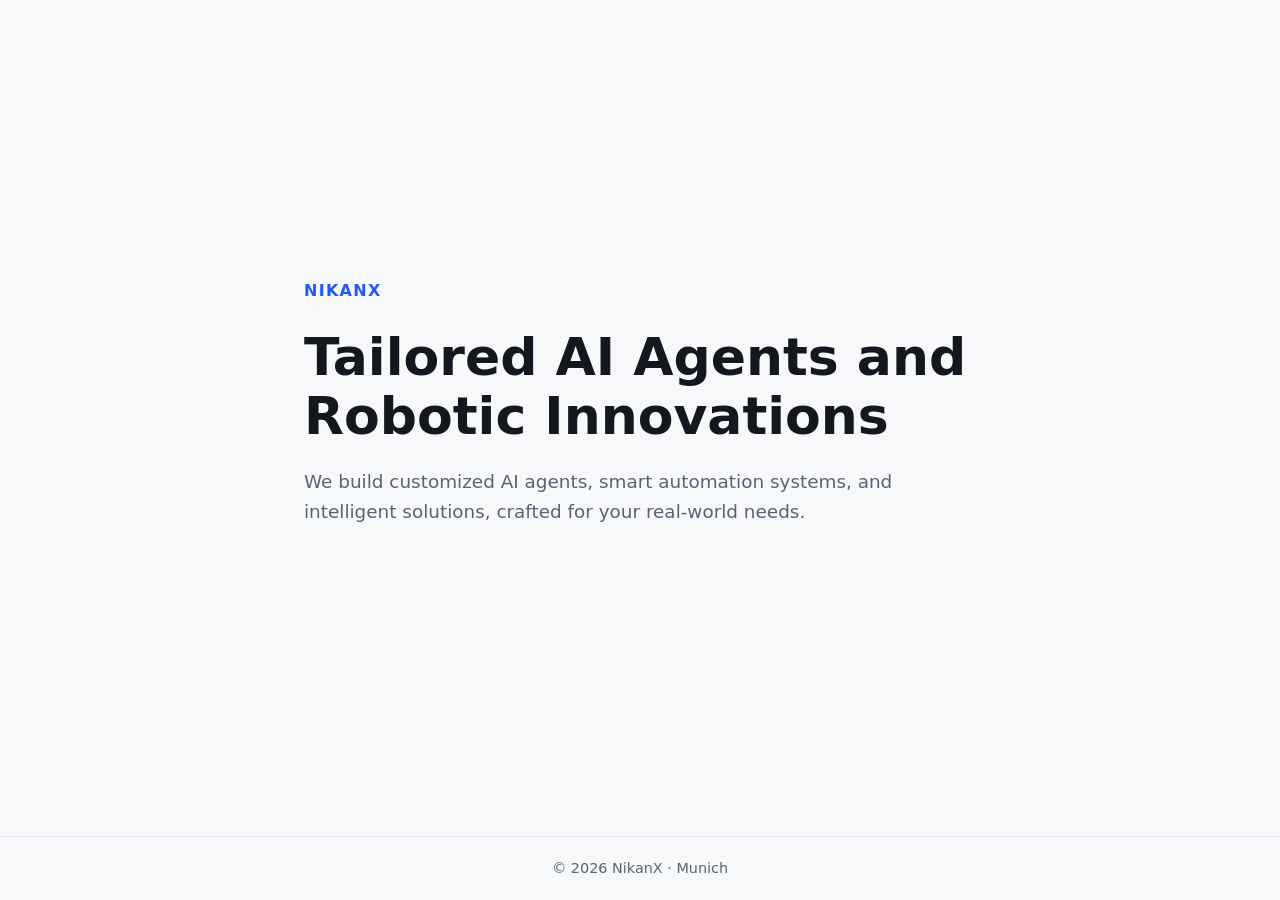
==== index.html @ f626627a "Add simple home page Co-Authored-By: Claude Fable 5.2 <noreply@anthropic.com>" ====
<!DOCTYPE html>
<html lang="en">
  <head>
    <meta charset="UTF-8" />
    <meta name="viewport" content="width=device-width, initial-scale=1.0" />
    <meta
      name="description"
      content="NikanX builds customized AI agents, smart automation, and intelligent robotic solutions."
    />
    <title>NikanX | Tailored AI Agents &amp; Robotic Innovations</title>
    <style>
      :root {
        --bg: #f7f8fa;
        --text: #14171f;
        --muted: #5b6272;
        --accent: #2457f5;
        --line: #e2e5eb;
      }
      @media (prefers-color-scheme: dark) {
        :root {
          --bg: #0e1117;
          --text: #eef0f4;
          --muted: #9aa3b5;
          --accent: #7b9bff;
          --line: #232836;
        }
      }
      * {
        box-sizing: border-box;
      }
      body {
        margin: 0;
        min-height: 100vh;
        display: flex;
        flex-direction: column;
        background: var(--bg);
        color: var(--text);
        font-family: system-ui, -apple-system, "Segoe UI", Roboto, sans-serif;
        line-height: 1.6;
      }
      main {
        flex: 1;
        display: flex;
        flex-direction: column;
        justify-content: center;
        max-width: 720px;
        margin: 0 auto;
        padding: 48px 24px;
      }
      .brand {
        font-size: 1rem;
        font-weight: 700;
        letter-spacing: 0.08em;
        text-transform: uppercase;
        color: var(--accent);
        margin: 0 0 24px;
      }
      h1 {
        font-size: clamp(2rem, 6vw, 3.25rem);
        line-height: 1.15;
        margin: 0 0 20px;
      }
      p.lead {
        font-size: 1.15rem;
        color: var(--muted);
        margin: 0 0 32px;
        max-width: 56ch;
      }
      a.button {
        align-self: flex-start;
        padding: 12px 24px;
        border-radius: 8px;
        background: var(--accent);
        color: var(--bg);
        font-weight: 600;
        text-decoration: none;
      }
      a.button:hover {
        opacity: 0.9;
      }
      footer {
        border-top: 1px solid var(--line);
        padding: 20px 24px;
        text-align: center;
        font-size: 0.9rem;
        color: var(--muted);
      }
    </style>
  </head>
  <body>
    <main>
      <p class="brand">NikanX</p>
      <h1>Tailored AI Agents and Robotic Innovations</h1>
      <p class="lead">
        We build customized AI agents, smart automation systems, and
        intelligent solutions, crafted for your real-world needs.
      </p>
    </main>
    <footer>&copy; 2026 NikanX &middot; Munich</footer>
  </body>
</html>
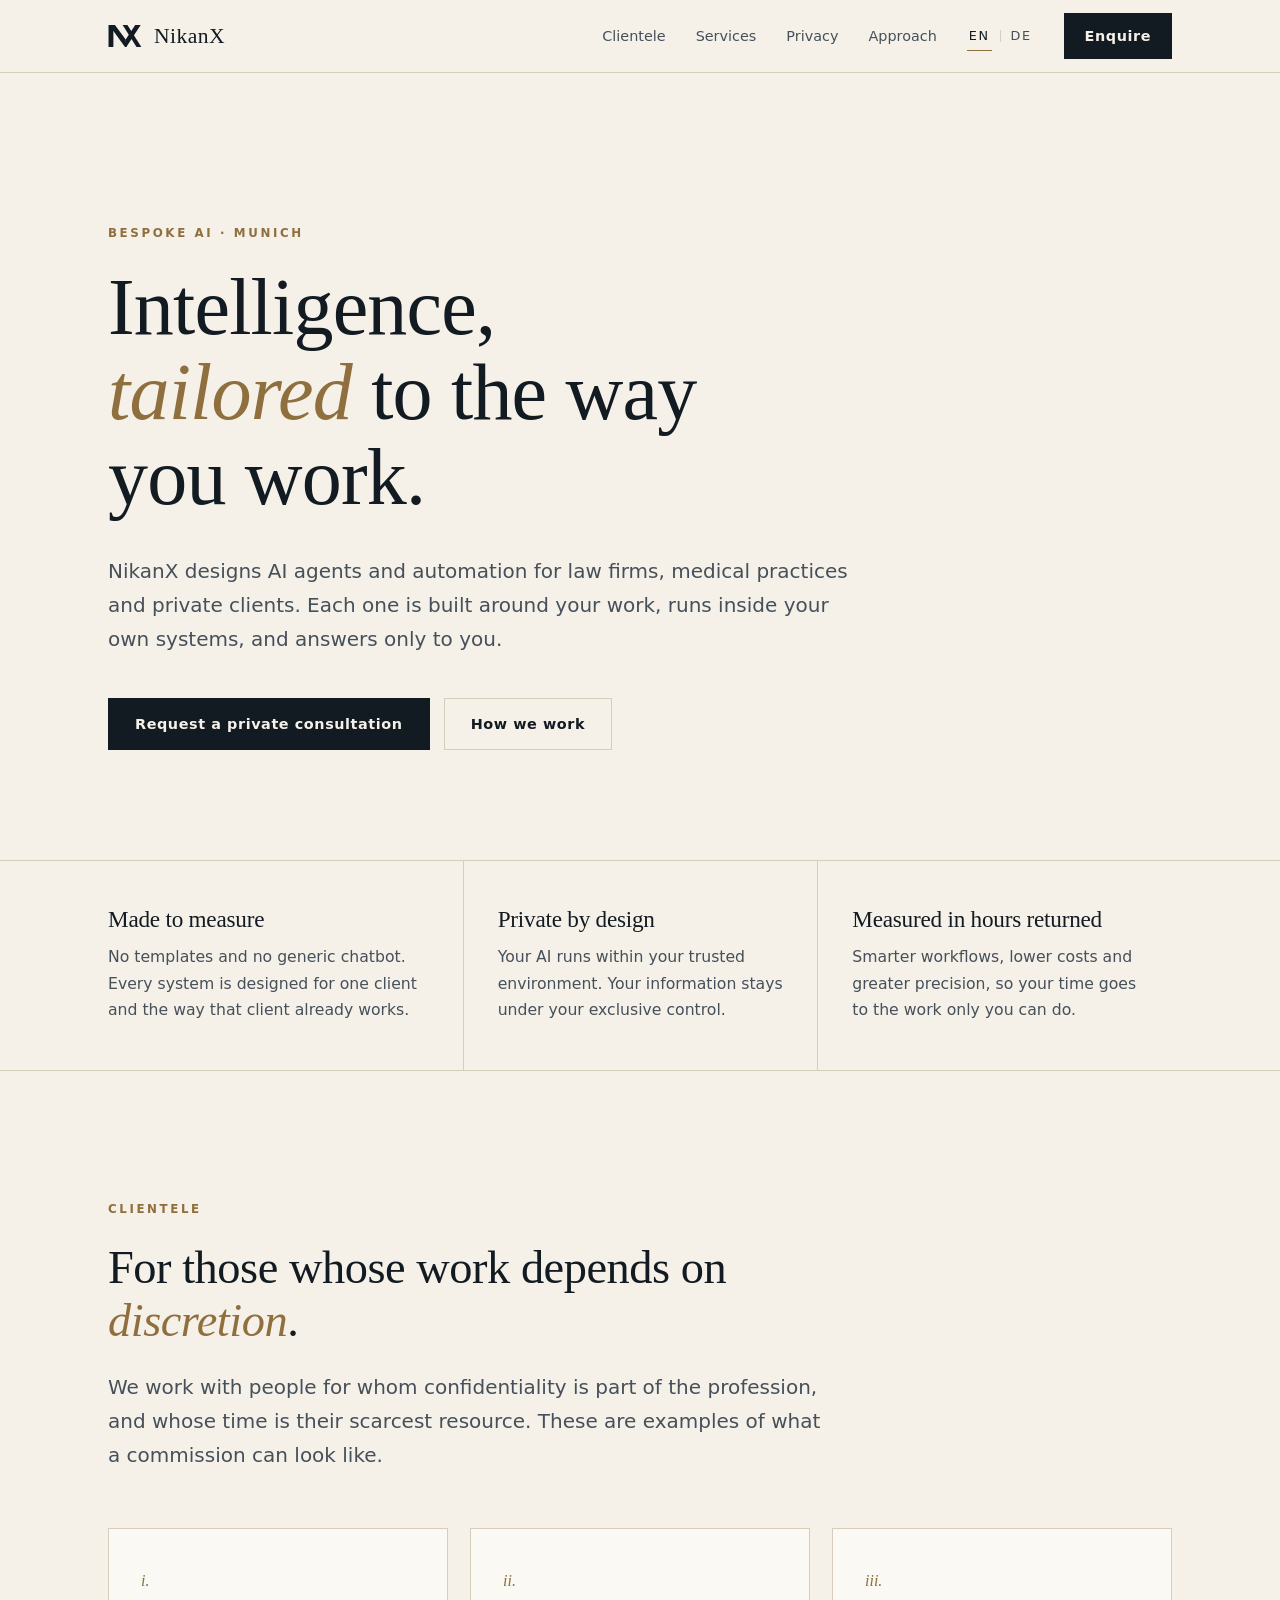
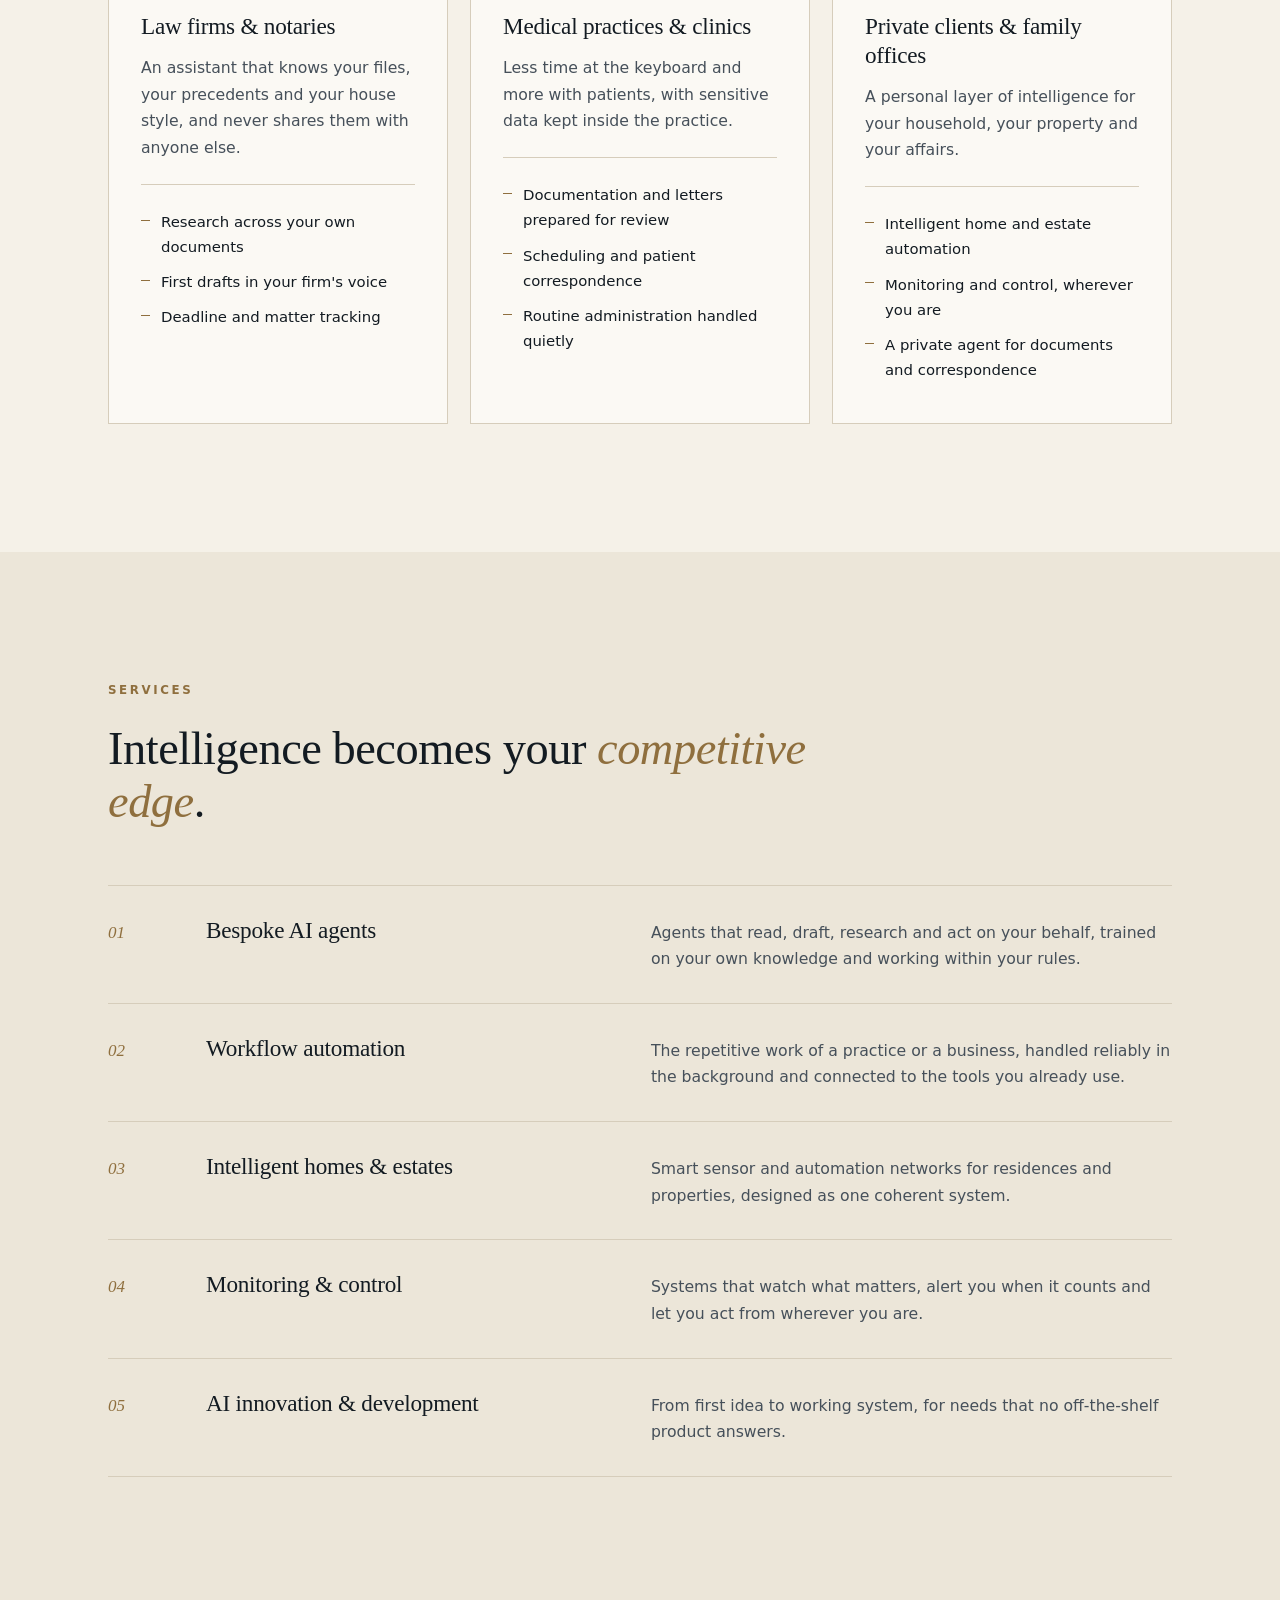
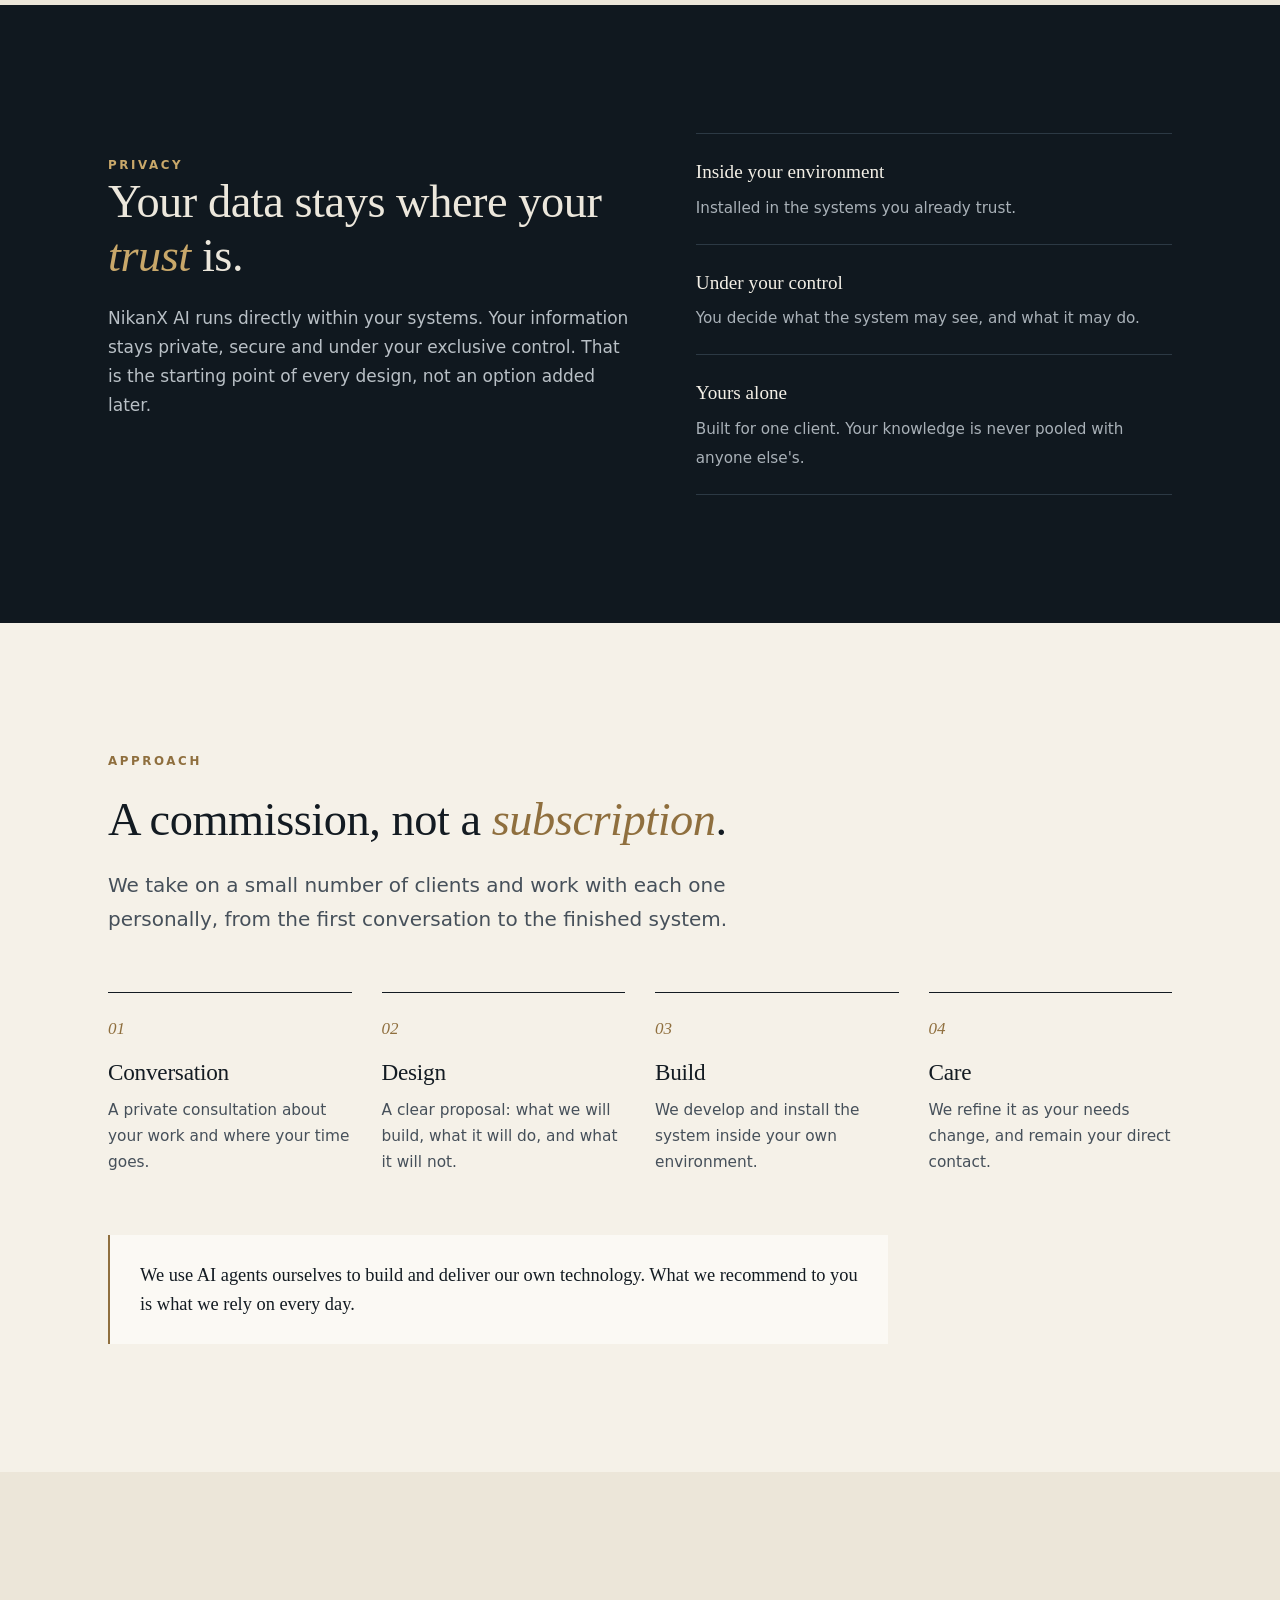
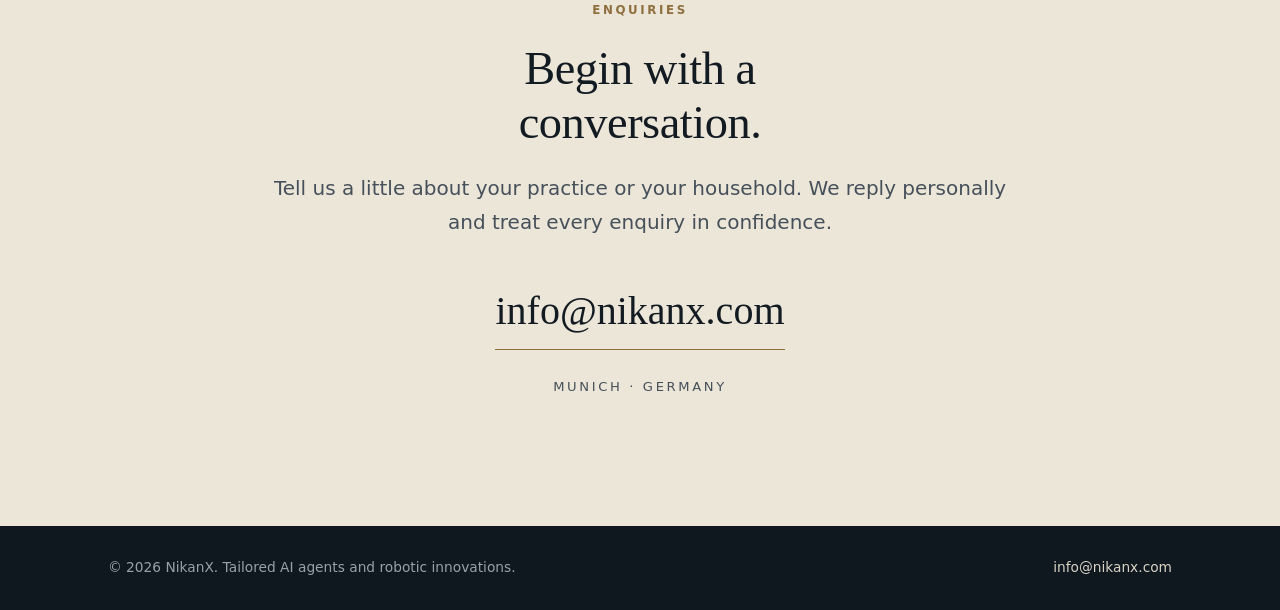
==== commit 33c5db77: "Redesign home page with English and German versions Co-Authored-By: Claude Fable 5.2 <noreply@anthro" ====
--- a/index.html
+++ b/index.html
@@ -5,97 +5,306 @@
     <meta name="viewport" content="width=device-width, initial-scale=1.0" />
     <meta
       name="description"
-      content="NikanX builds customized AI agents, smart automation, and intelligent robotic solutions."
+      content="NikanX designs bespoke AI agents and automation for law firms, medical practices and private clients. Built around your work, running inside your own systems. Munich."
     />
-    <title>NikanX | Tailored AI Agents &amp; Robotic Innovations</title>
-    <style>
-      :root {
-        --bg: #f7f8fa;
-        --text: #14171f;
-        --muted: #5b6272;
-        --accent: #2457f5;
-        --line: #e2e5eb;
-      }
-      @media (prefers-color-scheme: dark) {
-        :root {
-          --bg: #0e1117;
-          --text: #eef0f4;
-          --muted: #9aa3b5;
-          --accent: #7b9bff;
-          --line: #232836;
+    <meta name="theme-color" content="#f5f1e8" />
+    <title>NikanX | Bespoke AI for Private Practice and Private Clients</title>
+    <link rel="alternate" hreflang="en" href="https://nikanx.com/" />
+    <link rel="alternate" hreflang="de" href="https://nikanx.com/de/" />
+    <link rel="alternate" hreflang="x-default" href="https://nikanx.com/" />
+    <link rel="stylesheet" href="styles.css" />
+  </head>
+
+  <body>
+    <header>
+      <div class="wrap bar">
+        <a class="brand" href="#top" aria-label="NikanX home">
+          <svg viewBox="195 275 650 440" aria-hidden="true">
+            <polygon points="205,285 298,285 298,705 205,705" />
+            <polygon points="205,285 328,285 533,560 545,705 520,705 215,285" />
+            <polygon points="715,285 820,285 545,705 525,705 533,560" />
+            <polygon points="475,285 567,285 832,705 740,705" />
+          </svg>
+          NikanX
+        </a>
+        <nav>
+          <a href="#clientele">Clientele</a>
+          <a href="#services">Services</a>
+          <a href="#privacy">Privacy</a>
+          <a href="#approach">Approach</a>
+          <div class="lang" aria-label="Language">
+            <span aria-current="true">EN</span><i></i><a href="de/" lang="de" hreflang="de">DE</a>
+          </div>
+          <a class="btn" href="mailto:info@nikanx.com">Enquire</a>
+        </nav>
+      </div>
+    </header>
+
+    <main id="top">
+      <!-- HERO -->
+      <div class="wrap hero">
+        <p class="eyebrow reveal">Bespoke AI &middot; Munich</p>
+        <h1 class="reveal">Intelligence, <em>tailored</em> to the way you work.</h1>
+        <p class="lead reveal">
+          NikanX designs AI agents and automation for law firms, medical
+          practices and private clients. Each one is built around your work,
+          runs inside your own systems, and answers only to you.
+        </p>
+        <div class="actions reveal">
+          <a class="btn" href="mailto:info@nikanx.com?subject=Private%20consultation"
+            >Request a private consultation</a
+          >
+          <a class="btn ghost" href="#approach">How we work</a>
+        </div>
+      </div>
+
+      <!-- PRINCIPLES -->
+      <div class="principles">
+        <div class="wrap">
+          <div class="principle reveal">
+            <h3>Made to measure</h3>
+            <p>
+              No templates and no generic chatbot. Every system is designed for
+              one client and the way that client already works.
+            </p>
+          </div>
+          <div class="principle reveal">
+            <h3>Private by design</h3>
+            <p>
+              Your AI runs within your trusted environment. Your information
+              stays under your exclusive control.
+            </p>
+          </div>
+          <div class="principle reveal">
+            <h3>Measured in hours returned</h3>
+            <p>
+              Smarter workflows, lower costs and greater precision, so your
+              time goes to the work only you can do.
+            </p>
+          </div>
+        </div>
+      </div>
+
+      <!-- CLIENTELE -->
+      <section id="clientele">
+        <div class="wrap">
+          <div class="head reveal">
+            <p class="eyebrow">Clientele</p>
+            <h2>For those whose work depends on <em>discretion</em>.</h2>
+            <p class="lead">
+              We work with people for whom confidentiality is part of the
+              profession, and whose time is their scarcest resource. These are
+              examples of what a commission can look like.
+            </p>
+          </div>
+          <div class="cards">
+            <article class="card reveal">
+              <div class="no">i.</div>
+              <h3>Law firms &amp; notaries</h3>
+              <p>
+                An assistant that knows your files, your precedents and your
+                house style, and never shares them with anyone else.
+              </p>
+              <ul>
+                <li>Research across your own documents</li>
+                <li>First drafts in your firm's voice</li>
+                <li>Deadline and matter tracking</li>
+              </ul>
+            </article>
+            <article class="card reveal">
+              <div class="no">ii.</div>
+              <h3>Medical practices &amp; clinics</h3>
+              <p>
+                Less time at the keyboard and more with patients, with
+                sensitive data kept inside the practice.
+              </p>
+              <ul>
+                <li>Documentation and letters prepared for review</li>
+                <li>Scheduling and patient correspondence</li>
+                <li>Routine administration handled quietly</li>
+              </ul>
+            </article>
+            <article class="card reveal">
+              <div class="no">iii.</div>
+              <h3>Private clients &amp; family offices</h3>
+              <p>
+                A personal layer of intelligence for your household, your
+                property and your affairs.
+              </p>
+              <ul>
+                <li>Intelligent home and estate automation</li>
+                <li>Monitoring and control, wherever you are</li>
+                <li>A private agent for documents and correspondence</li>
+              </ul>
+            </article>
+          </div>
+        </div>
+      </section>
+
+      <!-- SERVICES -->
+      <section id="services" class="services">
+        <div class="wrap">
+          <div class="head reveal">
+            <p class="eyebrow">Services</p>
+            <h2>Intelligence becomes your <em>competitive edge</em>.</h2>
+          </div>
+          <div class="rows">
+            <div class="row reveal">
+              <div class="no">01</div>
+              <h3>Bespoke AI agents</h3>
+              <p>
+                Agents that read, draft, research and act on your behalf,
+                trained on your own knowledge and working within your rules.
+              </p>
+            </div>
+            <div class="row reveal">
+              <div class="no">02</div>
+              <h3>Workflow automation</h3>
+              <p>
+                The repetitive work of a practice or a business, handled
+                reliably in the background and connected to the tools you
+                already use.
+              </p>
+            </div>
+            <div class="row reveal">
+              <div class="no">03</div>
+              <h3>Intelligent homes &amp; estates</h3>
+              <p>
+                Smart sensor and automation networks for residences and
+                properties, designed as one coherent system.
+              </p>
+            </div>
+            <div class="row reveal">
+              <div class="no">04</div>
+              <h3>Monitoring &amp; control</h3>
+              <p>
+                Systems that watch what matters, alert you when it counts and
+                let you act from wherever you are.
+              </p>
+            </div>
+            <div class="row reveal">
+              <div class="no">05</div>
+              <h3>AI innovation &amp; development</h3>
+              <p>
+                From first idea to working system, for needs that no
+                off-the-shelf product answers.
+              </p>
+            </div>
+          </div>
+        </div>
+      </section>
+
+      <!-- PRIVACY -->
+      <section id="privacy" class="privacy">
+        <div class="wrap grid">
+          <div class="reveal">
+            <p class="eyebrow">Privacy</p>
+            <h2>Your data stays where your <em>trust</em> is.</h2>
+            <p>
+              NikanX AI runs directly within your systems. Your information
+              stays private, secure and under your exclusive control. That is
+              the starting point of every design, not an option added later.
+            </p>
+          </div>
+          <ul class="pledges reveal">
+            <li>
+              <strong>Inside your environment</strong>
+              <span>Installed in the systems you already trust.</span>
+            </li>
+            <li>
+              <strong>Under your control</strong>
+              <span>You decide what the system may see, and what it may do.</span>
+            </li>
+            <li>
+              <strong>Yours alone</strong>
+              <span>Built for one client. Your knowledge is never pooled with anyone else's.</span>
+            </li>
+          </ul>
+        </div>
+      </section>
+
+      <!-- APPROACH -->
+      <section id="approach">
+        <div class="wrap">
+          <div class="head reveal">
+            <p class="eyebrow">Approach</p>
+            <h2>A commission, not a <em>subscription</em>.</h2>
+            <p class="lead">
+              We take on a small number of clients and work with each one
+              personally, from the first conversation to the finished system.
+            </p>
+          </div>
+          <div class="steps">
+            <div class="step reveal">
+              <h3>Conversation</h3>
+              <p>A private consultation about your work and where your time goes.</p>
+            </div>
+            <div class="step reveal">
+              <h3>Design</h3>
+              <p>A clear proposal: what we will build, what it will do, and what it will not.</p>
+            </div>
+            <div class="step reveal">
+              <h3>Build</h3>
+              <p>We develop and install the system inside your own environment.</p>
+            </div>
+            <div class="step reveal">
+              <h3>Care</h3>
+              <p>We refine it as your needs change, and remain your direct contact.</p>
+            </div>
+          </div>
+          <p class="aside reveal">
+            We use AI agents ourselves to build and deliver our own technology.
+            What we recommend to you is what we rely on every day.
+          </p>
+        </div>
+      </section>
+
+      <!-- CONTACT -->
+      <section id="contact" class="contact">
+        <div class="wrap">
+          <p class="eyebrow reveal">Enquiries</p>
+          <h2 class="reveal">Begin with a conversation.</h2>
+          <p class="lead reveal">
+            Tell us a little about your practice or your household. We reply
+            personally and treat every enquiry in confidence.
+          </p>
+          <a class="mail reveal" href="mailto:info@nikanx.com">info@nikanx.com</a>
+          <p class="place reveal">Munich &middot; Germany</p>
+        </div>
+      </section>
+    </main>
+
+    <footer>
+      <div class="wrap">
+        <span>&copy; 2026 NikanX. Tailored AI agents and robotic innovations.</span>
+        <a href="mailto:info@nikanx.com">info@nikanx.com</a>
+      </div>
+    </footer>
+
+    <script>
+      (function () {
+        var items = document.querySelectorAll(".reveal");
+        if (!("IntersectionObserver" in window)) {
+          items.forEach(function (el) {
+            el.classList.add("in");
+          });
+          return;
         }
-      }
-      * {
-        box-sizing: border-box;
-      }
-      body {
-        margin: 0;
-        min-height: 100vh;
-        display: flex;
-        flex-direction: column;
-        background: var(--bg);
-        color: var(--text);
-        font-family: system-ui, -apple-system, "Segoe UI", Roboto, sans-serif;
-        line-height: 1.6;
-      }
-      main {
-        flex: 1;
-        display: flex;
-        flex-direction: column;
-        justify-content: center;
-        max-width: 720px;
-        margin: 0 auto;
-        padding: 48px 24px;
-      }
-      .brand {
-        font-size: 1rem;
-        font-weight: 700;
-        letter-spacing: 0.08em;
-        text-transform: uppercase;
-        color: var(--accent);
-        margin: 0 0 24px;
-      }
-      h1 {
-        font-size: clamp(2rem, 6vw, 3.25rem);
-        line-height: 1.15;
-        margin: 0 0 20px;
-      }
-      p.lead {
-        font-size: 1.15rem;
-        color: var(--muted);
-        margin: 0 0 32px;
-        max-width: 56ch;
-      }
-      a.button {
-        align-self: flex-start;
-        padding: 12px 24px;
-        border-radius: 8px;
-        background: var(--accent);
-        color: var(--bg);
-        font-weight: 600;
-        text-decoration: none;
-      }
-      a.button:hover {
-        opacity: 0.9;
-      }
-      footer {
-        border-top: 1px solid var(--line);
-        padding: 20px 24px;
-        text-align: center;
-        font-size: 0.9rem;
-        color: var(--muted);
-      }
-    </style>
-  </head>
-  <body>
-    <main>
-      <p class="brand">NikanX</p>
-      <h1>Tailored AI Agents and Robotic Innovations</h1>
-      <p class="lead">
-        We build customized AI agents, smart automation systems, and
-        intelligent solutions, crafted for your real-world needs.
-      </p>
-    </main>
-    <footer>&copy; 2026 NikanX &middot; Munich</footer>
+        var io = new IntersectionObserver(
+          function (entries) {
+            entries.forEach(function (e) {
+              if (e.isIntersecting) {
+                e.target.classList.add("in");
+                io.unobserve(e.target);
+              }
+            });
+          },
+          { threshold: 0.12 }
+        );
+        items.forEach(function (el) {
+          io.observe(el);
+        });
+      })();
+    </script>
   </body>
 </html>
--- a/styles.css
+++ b/styles.css
@@ -0,0 +1,511 @@
+:root {
+  --paper: #f5f1e8;
+  --paper-2: #ece6d9;
+  --ink: #131b22;
+  --ink-soft: #46505a;
+  --line: #d6cdbb;
+  --brass: #8f6f3e;
+  --brass-light: #c9a86a;
+  --night: #10181f;
+  --night-2: #18232c;
+  --serif: "Iowan Old Style", "Palatino Linotype", Palatino, "Book Antiqua",
+    Georgia, serif;
+  --sans: "Segoe UI", system-ui, -apple-system, "Helvetica Neue", Arial,
+    sans-serif;
+  --wrap: 1120px;
+}
+
+* {
+  box-sizing: border-box;
+}
+html {
+  scroll-behavior: smooth;
+}
+body {
+  margin: 0;
+  background: var(--paper);
+  color: var(--ink);
+  font-family: var(--sans);
+  font-size: 17px;
+  line-height: 1.7;
+  -webkit-font-smoothing: antialiased;
+}
+a {
+  color: inherit;
+}
+.wrap {
+  max-width: var(--wrap);
+  margin: 0 auto;
+  padding-left: 28px;
+  padding-right: 28px;
+}
+
+/* Type */
+h1,
+h2,
+h3 {
+  font-family: var(--serif);
+  font-weight: 400;
+  letter-spacing: -0.01em;
+  margin: 0;
+}
+h1 {
+  font-size: clamp(2.6rem, 6.4vw, 5rem);
+  line-height: 1.06;
+}
+h2 {
+  font-size: clamp(1.9rem, 3.8vw, 2.9rem);
+  line-height: 1.15;
+}
+h3 {
+  font-size: 1.45rem;
+  line-height: 1.25;
+}
+em {
+  font-style: italic;
+  color: var(--brass);
+}
+.eyebrow {
+  font-size: 0.74rem;
+  font-weight: 600;
+  letter-spacing: 0.22em;
+  text-transform: uppercase;
+  color: var(--brass);
+  margin: 0 0 22px;
+}
+.lead {
+  font-size: clamp(1.08rem, 1.6vw, 1.25rem);
+  color: var(--ink-soft);
+  max-width: 60ch;
+}
+
+/* Header */
+header {
+  position: sticky;
+  top: 0;
+  z-index: 10;
+  background: rgba(245, 241, 232, 0.92);
+  backdrop-filter: blur(8px);
+  border-bottom: 1px solid var(--line);
+}
+.bar {
+  display: flex;
+  align-items: center;
+  justify-content: space-between;
+  gap: 24px;
+  height: 72px;
+}
+.brand {
+  display: flex;
+  align-items: center;
+  gap: 12px;
+  text-decoration: none;
+  font-family: var(--serif);
+  font-size: 1.35rem;
+  letter-spacing: 0.02em;
+}
+.brand svg {
+  width: 34px;
+  height: 24px;
+  fill: currentColor;
+}
+nav {
+  display: flex;
+  align-items: center;
+  gap: 30px;
+  font-size: 0.9rem;
+}
+nav a {
+  text-decoration: none;
+  color: var(--ink-soft);
+}
+nav a:hover {
+  color: var(--ink);
+}
+.btn {
+  display: inline-block;
+  padding: 13px 26px;
+  border: 1px solid var(--ink);
+  background: var(--ink);
+  color: var(--paper);
+  font-size: 0.9rem;
+  font-weight: 600;
+  letter-spacing: 0.04em;
+  text-decoration: none;
+  transition: background 0.2s, color 0.2s;
+}
+.btn:hover {
+  background: transparent;
+  color: var(--ink);
+}
+.btn.ghost {
+  background: transparent;
+  color: var(--ink);
+  border-color: var(--line);
+}
+.btn.ghost:hover {
+  border-color: var(--ink);
+}
+nav .btn {
+  padding: 10px 20px;
+  color: var(--paper);
+}
+nav .btn:hover {
+  color: var(--ink);
+}
+
+/* Hero */
+.hero {
+  padding-top: clamp(72px, 12vw, 150px);
+  padding-bottom: clamp(64px, 9vw, 110px);
+}
+.hero h1 {
+  max-width: 15ch;
+}
+.hero .lead {
+  margin: 34px 0 42px;
+}
+.actions {
+  display: flex;
+  flex-wrap: wrap;
+  gap: 14px;
+}
+
+/* Principles */
+.principles {
+  border-top: 1px solid var(--line);
+  border-bottom: 1px solid var(--line);
+}
+.principles .wrap {
+  display: grid;
+  grid-template-columns: repeat(3, 1fr);
+}
+.principle {
+  padding: 44px 34px 46px 0;
+}
+.principle + .principle {
+  padding-left: 34px;
+  border-left: 1px solid var(--line);
+}
+.principle h3 {
+  margin-bottom: 10px;
+}
+.principle p {
+  margin: 0;
+  color: var(--ink-soft);
+  font-size: 0.98rem;
+}
+
+/* Sections */
+section {
+  padding: clamp(72px, 10vw, 128px) 0;
+}
+.head {
+  max-width: 720px;
+  margin-bottom: 56px;
+}
+.head .lead {
+  margin: 22px 0 0;
+}
+
+/* Clientele */
+.cards {
+  display: grid;
+  grid-template-columns: repeat(3, 1fr);
+  gap: 22px;
+}
+.card {
+  background: #fbf9f4;
+  border: 1px solid var(--line);
+  padding: 38px 32px 34px;
+}
+.card .no {
+  font-family: var(--serif);
+  font-style: italic;
+  color: var(--brass);
+  font-size: 1rem;
+  margin-bottom: 18px;
+}
+.card p {
+  color: var(--ink-soft);
+  font-size: 0.98rem;
+  margin: 14px 0 22px;
+}
+.card ul {
+  list-style: none;
+  margin: 0;
+  padding: 20px 0 0;
+  border-top: 1px solid var(--line);
+  font-size: 0.93rem;
+}
+.card li {
+  padding: 5px 0 5px 20px;
+  position: relative;
+}
+.card li::before {
+  content: "";
+  position: absolute;
+  left: 0;
+  top: 1em;
+  width: 9px;
+  height: 1px;
+  background: var(--brass);
+}
+
+/* Services */
+.services {
+  background: var(--paper-2);
+}
+.rows {
+  border-top: 1px solid var(--line);
+}
+.row {
+  display: grid;
+  grid-template-columns: 70px 1fr 1.25fr;
+  gap: 28px;
+  align-items: baseline;
+  padding: 30px 0;
+  border-bottom: 1px solid var(--line);
+}
+.row .no {
+  font-family: var(--serif);
+  font-style: italic;
+  color: var(--brass);
+}
+.row p {
+  margin: 0;
+  color: var(--ink-soft);
+  font-size: 0.98rem;
+}
+
+/* Privacy band */
+.privacy {
+  background: var(--night);
+  color: #ece7dc;
+}
+.privacy .eyebrow {
+  color: var(--brass-light);
+}
+.privacy em {
+  color: var(--brass-light);
+}
+.privacy .grid {
+  display: grid;
+  grid-template-columns: 1.1fr 1fr;
+  gap: 64px;
+  align-items: start;
+}
+.privacy p {
+  color: #b9c0c6;
+  margin: 22px 0 0;
+}
+.pledges {
+  list-style: none;
+  margin: 0;
+  padding: 0;
+  border-top: 1px solid #2c3944;
+}
+.pledges li {
+  padding: 22px 0;
+  border-bottom: 1px solid #2c3944;
+}
+.pledges strong {
+  display: block;
+  font-family: var(--serif);
+  font-weight: 400;
+  font-size: 1.2rem;
+  color: #f3efe6;
+  margin-bottom: 4px;
+}
+.pledges span {
+  color: #a9b1b8;
+  font-size: 0.95rem;
+}
+
+/* Process */
+.steps {
+  display: grid;
+  grid-template-columns: repeat(4, 1fr);
+  gap: 30px;
+  counter-reset: step;
+}
+.step {
+  border-top: 1px solid var(--ink);
+  padding-top: 22px;
+}
+.step::before {
+  counter-increment: step;
+  content: "0" counter(step);
+  display: block;
+  font-family: var(--serif);
+  font-style: italic;
+  color: var(--brass);
+  margin-bottom: 14px;
+}
+.step p {
+  margin: 10px 0 0;
+  color: var(--ink-soft);
+  font-size: 0.96rem;
+}
+.aside {
+  margin: 60px 0 0;
+  padding: 26px 30px;
+  border-left: 2px solid var(--brass);
+  background: #fbf9f4;
+  font-family: var(--serif);
+  font-size: 1.15rem;
+  line-height: 1.55;
+  max-width: 780px;
+}
+
+/* Contact */
+.contact {
+  background: var(--paper-2);
+  text-align: center;
+}
+.contact h2 {
+  max-width: 18ch;
+  margin: 0 auto;
+}
+.contact .lead {
+  margin: 22px auto 38px;
+}
+.mail {
+  display: inline-block;
+  font-family: var(--serif);
+  font-size: clamp(1.5rem, 4vw, 2.5rem);
+  text-decoration: none;
+  border-bottom: 1px solid var(--brass);
+  padding-bottom: 4px;
+}
+.mail:hover {
+  color: var(--brass);
+}
+.place {
+  margin: 26px 0 0;
+  font-size: 0.82rem;
+  letter-spacing: 0.2em;
+  text-transform: uppercase;
+  color: var(--ink-soft);
+}
+
+/* Footer */
+footer {
+  background: var(--night);
+  color: #98a1a9;
+  font-size: 0.86rem;
+  padding: 30px 0;
+}
+footer .wrap {
+  display: flex;
+  justify-content: space-between;
+  flex-wrap: wrap;
+  gap: 12px;
+}
+footer a {
+  color: #d8d2c5;
+  text-decoration: none;
+}
+
+/* Reveal */
+.reveal {
+  opacity: 0;
+  transform: translateY(18px);
+  transition: opacity 0.8s ease, transform 0.8s ease;
+}
+.reveal.in {
+  opacity: 1;
+  transform: none;
+}
+@media (prefers-reduced-motion: reduce) {
+  .reveal {
+    opacity: 1;
+    transform: none;
+    transition: none;
+  }
+  html {
+    scroll-behavior: auto;
+  }
+}
+
+/* Responsive */
+@media (max-width: 900px) {
+  nav a:not(.btn) {
+    display: none;
+  }
+  .principles .wrap,
+  .cards,
+  .privacy .grid {
+    grid-template-columns: 1fr;
+  }
+  .principle,
+  .principle + .principle {
+    padding: 30px 0;
+    border-left: 0;
+  }
+  .principle + .principle {
+    border-top: 1px solid var(--line);
+  }
+  .privacy .grid {
+    gap: 40px;
+  }
+  .steps {
+    grid-template-columns: 1fr 1fr;
+  }
+  .row {
+    grid-template-columns: 44px 1fr;
+    gap: 8px 16px;
+  }
+  .row p {
+    grid-column: 2;
+  }
+}
+@media (max-width: 520px) {
+  body {
+    font-size: 16px;
+  }
+  .wrap {
+    padding-left: 20px;
+    padding-right: 20px;
+  }
+  .steps {
+    grid-template-columns: 1fr;
+  }
+  nav .btn {
+    padding: 9px 14px;
+    font-size: 0.8rem;
+  }
+}
+
+/* Language switch */
+.lang {
+  display: flex;
+  align-items: center;
+  gap: 8px;
+  font-size: 0.8rem;
+  letter-spacing: 0.12em;
+}
+.lang a,
+.lang span {
+  text-decoration: none;
+  color: var(--ink-soft);
+  padding: 4px 2px;
+}
+.lang [aria-current] {
+  color: var(--ink);
+  border-bottom: 1px solid var(--brass);
+}
+.lang i {
+  width: 1px;
+  height: 12px;
+  background: var(--line);
+}
+@media (max-width: 900px) {
+  nav {
+    gap: 16px;
+  }
+  nav .lang a,
+  nav .lang span {
+    display: inline;
+  }
+}
